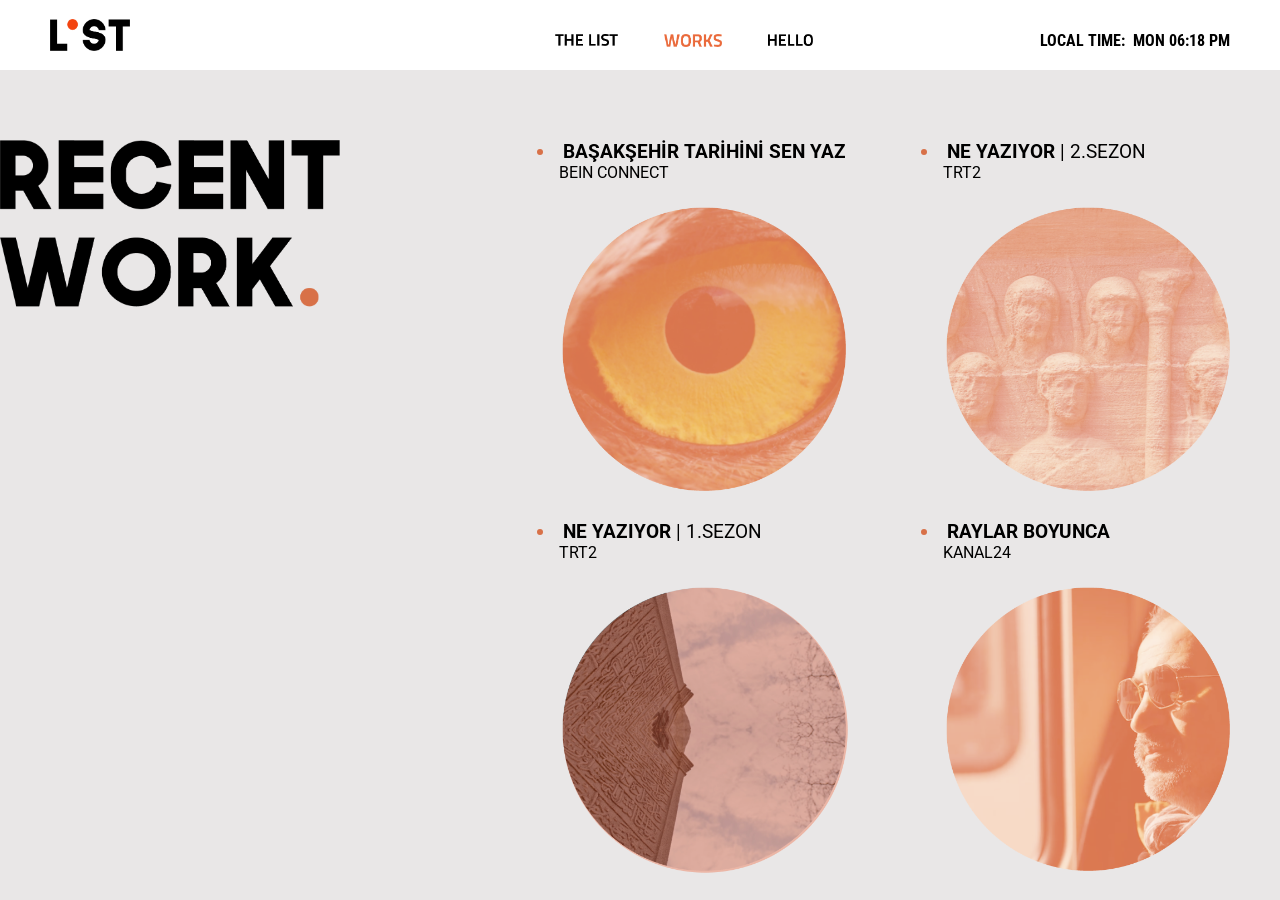
==== works.html @ cb42a915 "Initial static production build" ====
<html lang="en">

<head>
    <meta charset="utf-8">
    <title>The List</title>
    <meta name="viewport" content="width=device-width, initial-scale=1">
    <link rel="icon" type="image/x-icon" href="favicon.ico">

    <link rel="preconnect" href="https://fonts.googleapis.com">
    <link rel="preconnect" href="https://fonts.gstatic.com" crossorigin>
    <link
        href="https://fonts.googleapis.com/css2?family=Roboto:wght@300;400;500;700&family=Roboto+Condensed:wght@300;400;700&display=swap"
        rel="stylesheet">
    <link rel="stylesheet" href="https://use.fontawesome.com/releases/v5.5.0/css/all.css">


    <link rel="stylesheet" href="main.css">


</head>

<body class="works">
    <nav>
        <a class="navbar-brand col-sm-3 col-md-2 mr-0" href="index.html">
            <div id="logo">
                <img id="mobilelogo" src="assets/Artboard1@4x.png" alt="The List logo">
            </div>
        </a>
        <div id="links">
            <a id="link_thelist" class="thelist" href="index.html"><span> THE LIST </span></a>
            <a id="link_works" class="works" href="works.html">
                <span>WORKS</span>
            </a>

            <a id="link_hello" class="hello" href="hello.html"><span>HELLO</span></a>
        </div>
        <div id="timeClock"><span id="titleTime">LOCAL TIME:&nbsp;</span>Mon
            06:18 PM</div>
    </nav>



    <section id="video" class="closed" aria-hidden="true">
        <button type="button" class="close-video" aria-label="Close video">Close</button>
        <iframe width="98%" height="90%" frameborder="0"
            allow="accelerometer; autoplay; clipboard-write; encrypted-media; gyroscope; picture-in-picture; web-share"
            allowfullscreen title="Video player" src=""></iframe>
    </section>





    <section id="work">
        <div class="motto"><img src="assets/recentworks.png" width="100%"
                height="auto" alt="Recent Works"></div>
        <div id="films">
            <div class="magazine">
                <div class="film" data-video="https://www.youtube.com/embed/WXv31OmnKqQ">
                    <li><span class="t1"><strong>BAŞAKŞEHİR TARİHİNİ SEN YAZ</strong></span></li>
                    <li><span class="t2">BEIN CONNECT</span></li><img
                        src="assets/1.png" class="filmCover" alt="Başakşehir Tarihini Sen Yaz">
                </div>
                <div class="film" data-video="https://www.youtube.com/embed/e2QKlmMT8II">
                    <li><span class="t1"><strong>NE YAZIYOR</strong> | 1.SEZON</span></li>
                    <li><span class="t2">TRT2</span></li><img
                        src="assets/2.png" class="filmCover" alt="Ne Yazıyor 1. Sezon">
                </div>
            </div>
            <div class="magazine">
                <div class="film" data-video="https://www.youtube.com/embed/1k0bqM6nu4g">
                    <li><span class="t1"><strong>NE YAZIYOR</strong> | 2.SEZON</span></li>
                    <li><span class="t2">TRT2</span></li><img
                        src="assets/3.png" class="filmCover" alt="Ne Yazıyor 2. Sezon">
                </div>
                <div class="film" data-video="https://www.youtube.com/embed/aAkMkVFwAoo">
                    <li><span class="t1"><strong>RAYLAR BOYUNCA</strong></span></li>
                    <li><span class="t2">KANAL24</span></li><img
                        src="assets/4.png" class="filmCover" alt="Raylar Boyunca">
                </div>
            </div>
        </div>
    </section>

























    <script>
        document.addEventListener('DOMContentLoaded', () => {
            const body = document.body;
            const videoSection = document.getElementById('video');
            const iframe = videoSection.querySelector('iframe');
            const closeButton = videoSection.querySelector('.close-video');
            const films = document.querySelectorAll('.film[data-video]');
            const activeClass = 'opened';

            const toggleVideoState = (isOpen) => {
                videoSection.classList.toggle(activeClass, isOpen);
                videoSection.setAttribute('aria-hidden', String(!isOpen));
                body.classList.toggle('video-open', isOpen);

                if (isOpen) {
                    const scrollBarWidth = window.innerWidth - document.documentElement.clientWidth;
                    body.style.paddingRight = scrollBarWidth > 0 ? `${scrollBarWidth}px` : '';
                } else {
                    body.style.paddingRight = '';
                }
            };

            const openVideo = (baseUrl = '') => {
                if (!baseUrl) {
                    return;
                }
                const autoplayUrl = baseUrl.includes('autoplay=1')
                    ? baseUrl
                    : `${baseUrl}${baseUrl.includes('?') ? '&' : '?'}autoplay=1`;
                iframe.src = autoplayUrl;
                toggleVideoState(true);
            };

            const closeVideo = () => {
                if (!videoSection.classList.contains(activeClass)) {
                    return;
                }
                iframe.src = '';
                toggleVideoState(false);
            };

            films.forEach((film) => {
                film.addEventListener('click', () => openVideo(film.dataset.video));
            });

            closeButton.addEventListener('click', closeVideo);

            document.addEventListener('keydown', (event) => {
                if (event.key === 'Escape') {
                    closeVideo();
                }
            });
        });
    </script>

    <script defer=""
        src="https://static.cloudflareinsights.com/beacon.min.js/vcd15cbe7772f49c399c6a5babf22c1241717689176015"
        integrity="sha512-ZpsOmlRQV6y907TI0dKBHq9Md29nnaEIPlkf84rnaERnq6zvWvPUqr2ft8M1aS28oN72PdrCzSjY4U6VaAw1EQ=="
        data-cf-beacon="{&quot;version&quot;:&quot;2024.11.0&quot;,&quot;token&quot;:&quot;b092412883d0469a898071e050e226eb&quot;,&quot;r&quot;:1,&quot;server_timing&quot;:{&quot;name&quot;:{&quot;cfCacheStatus&quot;:true,&quot;cfEdge&quot;:true,&quot;cfExtPri&quot;:true,&quot;cfL4&quot;:true,&quot;cfOrigin&quot;:true,&quot;cfSpeedBrain&quot;:true},&quot;location_startswith&quot;:null}}"
        crossorigin="anonymous"></script>
</body>

</html>
---- main.css ----
*,
        :after,
        :before {
            box-sizing: border-box
        }

        @media (prefers-reduced-motion:no-preference) {
            :root {
                scroll-behavior: smooth
            }
        }

        body {
            margin: 0;
            font-family: var(--bs-body-font-family);
            font-size: var(--bs-body-font-size);
            font-weight: var(--bs-body-font-weight);
            line-height: var(--bs-body-line-height);
            color: var(--bs-body-color);
            text-align: var(--bs-body-text-align);
            background-color: var(--bs-body-bg);
            -webkit-text-size-adjust: 100%;
            -webkit-tap-highlight-color: transparent
        }

        html,
        body {
            font-family: Roboto Condensed, sans-serif
        }

        html,
        body {
            height: 100%
        }

        body {
            margin: 0;
            font-family: Roboto, Helvetica Neue, sans-serif
        }
        #links {
            display: flex;
            margin-left: 182px;
        }
      
      
:root {
    --nav-height: 70px;
    --font-body: 'Roboto', 'Helvetica Neue', sans-serif;
    --font-heading: 'Roboto Condensed', sans-serif;
    --color-text: #000;
    --color-hello: #f4cec3;
    --color-works: #e9e7e7;
}

*,
*::before,
*::after {
    box-sizing: border-box;
}

html,
body {
    height: 100%;
}

body {
    margin: 0;
    font-family: var(--font-body);
    color: var(--color-text);
    background-color: var(--color-hello);
    -webkit-font-smoothing: antialiased;
    text-rendering: optimizeLegibility;
}

body.thelist,
body.hello {
    background-color: var(--color-hello);
}

body.works {
    background-color: var(--color-works);
}

a {
    color: inherit;
    text-decoration: none;
}

img,
svg {
    display: block;
    max-width: 100%;
    height: auto;
}

header,
footer {
    padding: 15px var(--page-padding);
    font-family: var(--font-heading);
}

nav {
    display: flex;
    flex-direction: row;
    align-items: center;
    justify-content: space-between;
    height: var(--nav-height);
    padding: 10px var(--page-padding);
    font-family: var(--font-heading);
    background-color: #fff;
}

.navbar-brand {
    padding-top: 0.3125rem;
    padding-bottom: 0.3125rem;
    margin-right: 1rem;
    font-size: 1.25rem;
    text-decoration: none;
    white-space: nowrap;
    color: inherit;
}

#logo {
    display: flex;
    align-items: center;
    max-width: 130px;
    padding-left: 50px;
}

#mobilelogo,
#svgLogo {
    display: block;
    width: 100%;
    height: auto;
}

#links {
    display: flex;
    align-items: flex-start;
}

#links a#link_hello {min-width: 45px;}
#links a#link_works {min-width: 58px;}
#links a#link_thelist {min-width: 63px;}

#links a {
        margin: 16px 13px 0;
        background-size: contain;
        background-repeat: no-repeat;
    }





#links a span {
    opacity: 0;
}

#timeClock {
    display: flex;
    align-items: center;
    margin-top: 10px;
    padding-right: 50px;
    font-weight: 700;
    text-transform: uppercase;
    color: #000;
}

#titleTime {
    display: block;
    margin-right: 4px;
}

section {
    padding: 0 var(--page-padding);
}

section#hello {
    height: calc(100vh - var(--nav-height));
    display: flex;
    flex-direction: row;
    justify-content: space-between;
    align-items: stretch;
    max-height: 100vh;
    background-color: #f5cec3;
}

body.thelist .thelist {
    background-image: url(Artboard1@4x.ebb96e45f5de6e97.png);
}

body.thelist .works,
body.hello .works {
    background-image: url(Artboard5copy@4x.5950a19986dbe992.png);
}

body.thelist .hello,
body.works .hello {
    background-image: url(Artboard6copy@4x.904b65a9863c903a.png);
}

body.works .thelist,
body.hello .thelist {
    background-image: url(Artboard1copy@4x.356901f5017507a2.png);
}

body.works .works {
    background-image: url(Artboard5@4x.b745c66d9f0e84d8.png);
}

body.hello .hello {
    background-image: url(Artboard6@4x.9dbb565c87824e52.png);
}

::-webkit-scrollbar {
    display: none;
}

@media (max-width: 900px) {
    :root {
        --page-padding: 25px;
    }

    nav {
        display: flex;
        flex-direction: row;
        align-items: center;
        justify-content: space-between;
        height: 70px;
        background-color: #fff;
        padding: 10px var(--page-padding);
    }

    .navbar-brand {
        padding-top: 0.3125rem;
        padding-bottom: 0.3125rem;
        margin-right: 1rem;
        font-size: 1.25rem;
        text-decoration: none;
        white-space: nowrap;
    }

    #logo {
        max-width: 130px;
        padding-left: 50px;
    }

    #svgLogo {
        display: none;
    }

    #links {
        display: flex;
    
    }

    #links a {
        margin: 16px 13px 0;
        background-size: contain;
        background-repeat: no-repeat;
    }

    #timeClock {
        color: #000;
        text-transform: uppercase;
        font-weight: 700;
        font-size: 15px;
        padding-right: 25px;
        margin-top: 10px;
    }

    #titleTime {
        display: none;
    }

    section#hello {
        flex-direction: column;
    }

    body.thelist .thelist {
        background-image: url(Artboard1@3x.7a7f8e2f2bcbe46c.png);
    }

    body.thelist .works,
    body.hello .works {
        background-image: url(Artboard5copy@3x.ae712f531d0785bf.png);
    }

    body.thelist .hello,
    body.works .hello {
        background-image: url(Artboard6copy@3x.c036eb038df27bdd.png);
    }

    body.works .thelist,
    body.hello .thelist {
        background-image: url(Artboard1copy@3x.a72d82c7f871d4cd.png);
    }

    body.works .works {
        background-image: url(Artboard5@3x.f2ae69cfc6b82e54.png);
    }

    body.hello .hello {
        background-image: url(Artboard6@3x.099a3faf7f7173e1.png);
    }
}








section#thelist {
    background-color: #f4cec3;
    height: calc(100vh - 70px);
    padding-right: 70px;
    display: flex;
    flex-flow:row
}

#Layer_1, #Layer_2 {
    display:block
}

#mobileA, #mobileB {
    display:none
}

@media only screen and (max-width: 900px) {
    section#thelist{
        background-color: #f4cec3;
        height: unset;
        padding-right: 70px;
        display: flex;
        flex-flow:column
    }

    #Layer_1, #Layer_2 {
        display:none
    }

    #mobileA {
        display:block
    }

    #mobileA .st0 {
        fill:#e96a3a
    }

    #mobileB .st0 {
        fill: none;
        stroke: #000;
        stroke-width: .5;
        stroke-miterlimit:10
    }
}

.listFrame {
    width: 17%;
    height: calc(100vh - 70px);
    display:none
}

.listthe {
    list-style: none;
    height: calc(100vh - 70px);
    max-width: 45%;
    display: flex;
    flex-direction: column;
    align-content: center;
    justify-content:center
}

.listthe li {
    border-bottom: 1px solid black
}


















section#video {
    position: fixed;
    inset: 0;
    width: 100vw;
    height: 100vh;
    background-color: rgba(0, 0, 0, .92);
    display: flex;
    flex-direction: column;
    justify-content: center;
    align-items: center;
    opacity: 0;
    visibility: hidden;
    pointer-events: none;
    transform: scale(.98);
    transition: opacity .35s ease, transform .35s ease, visibility 0s linear .35s;
    z-index: 999;
}

section#video.opened {
    opacity: 1;
    visibility: visible;
    pointer-events: auto;
    transform: scale(1);
    transition-delay: 0s;
}

section#video iframe {
    width: 98%;
    max-width: 1200px;
    height: 90%;
    border: none;
}

section#video .close-video {
    align-self: flex-end;
    border-radius: 50%;
    margin: 15px;
    padding: .5em;
    width: 32px;
    height: 32px;
    border: 2px solid #fff;
    color: #fff;
    background: transparent;
    position: relative;
    cursor: pointer;
    transition: background-color .2s ease, color .2s ease, border-color .2s ease;
}

section#video .close-video::before,
section#video .close-video::after {
    content: "";
    position: absolute;
    top: 6px;
    bottom: 6px;
    left: 15px;
    width: 2px;
    background-color: currentColor;
    transform: rotate(45deg);
}

section#video .close-video::after {
    transform: rotate(-45deg);
}

section#video .close-video:hover {
    background-color: rgba(255, 255, 255, .15);
    color: #fff;
    border-color: #fff;
}

body > *:not(#video) {
    transition: filter .35s ease;
}

body.video-open > *:not(#video) {
    filter: blur(6px);
}

body.video-open {
    overflow: hidden;
}

section#work {
    height: calc(100vh - 70px);
    padding-top: 70px;
    display: flex;
    flex-direction: row;
    justify-content: space-between;
    align-items: stretch;
    max-height:100vh
}

.motto {
    padding-right: 5vw;
    flex-grow:1
}

section#work #films {
    display: flex;
    flex-direction: row;
    flex-wrap: wrap;
    flex-grow: 4;
    align-items: stretch;
    align-content: stretch;
    justify-content: stretch;
    flex-basis:0
}

section#work #films .film {
    background: no-repeat;
    background-size: contain;
    display: flex;
    flex-direction: column;
    align-items: flex-start;
    justify-items: center;
    flex-grow: 1;
    cursor:pointer
}

section#work #films .film li:nth-child(1) {
    color:#d87148
}

section#work #films .film li:nth-child(1) span {
    color:#000
}

section#work #films .film li:nth-child(2) {
    visibility:hidden
}

section#work #films .film li:nth-child(2) span {
    visibility:visible
}

.filmCover {
    width: 100%;
    height: auto;
    max-width:100%
}

@media screen and (min-width: 300px) {
    section#work #films {
        flex-flow: column;
        flex-direction:column
    }

    section#work, #films, .magazine {
        flex-direction:column
    }

    .motto img {
        max-width:100%
    }

    .film {
        margin: 5px 0;
        padding:0 25px
    }

    .film:nth-child(1) {
        margin:105px 0
    }

    .magazine {
        display:flex
    }
}

@media screen and (min-width: 600px) {
    section#work #films {
        flex-flow:column
    }

    section#work, #films, .magazine {
        flex-flow: column;
        flex-direction:column
    }

    .motto img {
        max-width:100%
    }

    .film {
        margin: 5px 0;
        padding:0 25px
    }

    .film:nth-child(1) {
        margin:105px 0
    }

    .magazine {
        display:flex
    }
}

@media screen and (min-width: 900px) {
    section#work #films {
        flex-flow:column
    }

    section#work, #films, .magazine {
        flex-flow: column;
        flex-direction:column
    }

    .motto img {
        max-width:100%
    }

    .film {
        margin: 5px 0;
        padding:0 25px
    }

    .film:nth-child(1) {
        margin:105px 0
    }

    .magazine {
        display:flex
    }
}

@media screen and (min-width: 1200px) {
    section#work {
        flex-direction:row
    }

    section#work #films {
        flex-direction:row
    }

    .motto {
        max-width:40vw
    }

    .filmCover {
        max-width:341px
    }

    .film li:nth-child(1) {
        font-size:19px
    }

    .film, .film:nth-child(1) {
        margin:0
    }
}

@media screen and (min-width: 1366px) {
    .filmCover {
        max-width:341px
    }

    section#work {
        flex-direction:row
    }

    section#work #films {
        flex-direction: row;
        justify-content:end
    }

    .motto {
        max-width:40vw
    }

    .film li:nth-child(1) {
        font-size:19px
    }

    .film, .film:nth-child(1) {
        margin:0
    }
}

@media screen and (min-width: 1536px) {
    section#work {
        flex-direction:row
    }

    section#work #films {
        flex-direction: row;
        justify-content:end
    }

    .motto {
        max-width:40vw
    }

    .filmCover {
        max-width:400px
    }

    .film li:nth-child(1) {
        font-size:19px
    }

    .film, .film:nth-child(1) {
        margin:0
    }
}

@media screen and (min-width: 1920px) {
    section#work {
        flex-direction:row
    }

    section#work #films {
        flex-direction: row;
        justify-content:end
    }

    .motto {
        max-width:40vw
    }

    .filmCover {
        max-width:400px
    }

    .film li:nth-child(1) {
        font-size:19px
    }

    .film, .film:nth-child(1) {
        margin: 0
    }
}






section#hello {
    height: calc(100vh - 70px);
    display: flex;
    flex-direction: row;
    justify-content: space-between;
    align-items: stretch;
    max-height: 100vh;
    background-color:#f5cec3
}

@media only screen and (max-width: 900px) {
    section#hello {
        height: calc(100vh - 70px);
        display: flex;
        flex-direction: column;
        justify-content: space-between;
        align-items: stretch;
        max-height: 100vh;
        background-color: #f5cec3
    }
}
  @media only screen and (max-width: 900px) {
            #logo {
                max-width: 130px;
                padding-left: 50px
            }

            #svgLogo {
                display: none
            }

            #mobilelogo {
                display: block;
                width: 100%;
                height: auto
            }
        }
 
        #links {
            display: flex;
        }

        #links a {
            margin: 16px 23px 0;
            background-size: contain;
            background-repeat: no-repeat
        }

        #links a span {
            opacity: 0
        }

        @media only screen and (max-width: 900px) {
            #links {
                display: flex
            }

            #links a {
                margin: 16px 13px 0;
                background-size: contain;
                background-repeat: no-repeat
            }

            #links a span {
                opacity: 0
            }

            .thelist {
                background-image: url(Artboard1copy@3x.a72d82c7f871d4cd.png)
            }

            .works {
                background-image: url(Artboard5copy@3x.ae712f531d0785bf.png)
            }

            .hello {
                background-image: url(Artboard6copy@3x.c036eb038df27bdd.png)
            }

            .thelist {
                background-image: url(Artboard1@3x.7a7f8e2f2bcbe46c.png)
            }

            .works {
                background-image: url(Artboard5@3x.f2ae69cfc6b82e54.png)
            }

            .hello {
                background-image: url(Artboard6@3x.099a3faf7f7173e1.png)
            }
        }
        #timeClock {
            color: #000;
            text-transform: uppercase;
            font-weight: 700;
            padding-right: 50px;
            display: flex;
            margin-top: 10px
        }

        #titleTime {
            display: block
        }

        @media only screen and (max-width: 900px) {
            #timeClock {
                color: #000;
                text-transform: uppercase;
                font-weight: 700;
                padding-right: 25px;
                font-size: 15px;
                margin-top: 10px
            }

            #titleTime {
                display: none
            }
        }
        section#hello {
            height: calc(100vh - 70px);
            display: flex;
            flex-direction: row;
            justify-content: space-between;
            align-items: stretch;
            max-height: 100vh;
            background-color: #f5cec3
        }

        @media only screen and (max-width: 900px) {
            section#hello {
                height: calc(100vh - 70px);
                display: flex;
                flex-direction: column;
                justify-content: space-between;
                align-items: stretch;
                max-height: 100vh;
                background-color: #f5cec3
            }
        }
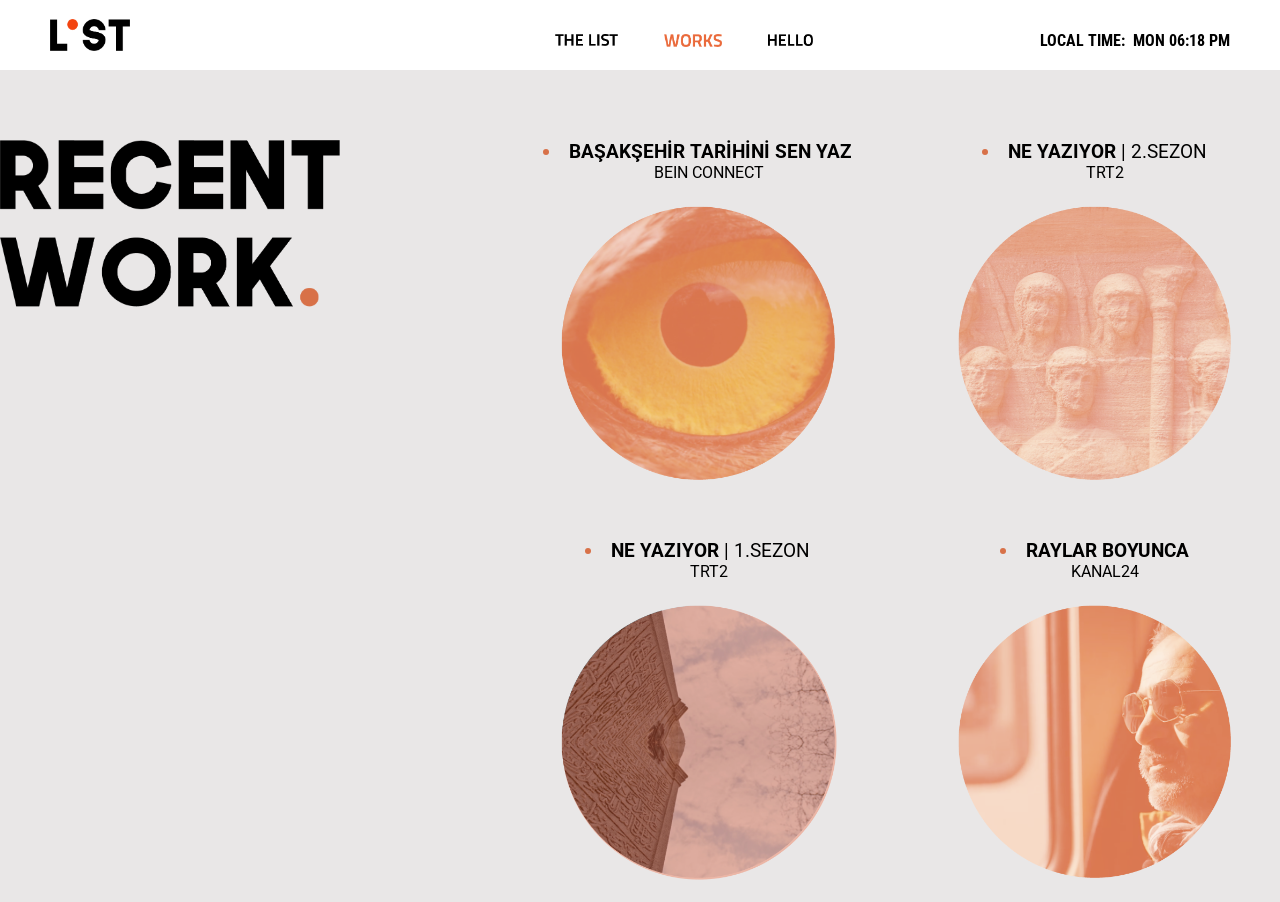
==== commit b4871d70: "MD-driven works system implemented" ====
--- a/works.html
+++ b/works.html
@@ -42,7 +42,7 @@
 
     <section id="video" class="closed" aria-hidden="true">
         <button type="button" class="close-video" aria-label="Close video">Close</button>
-        <iframe width="98%" height="90%" frameborder="0"
+        <iframe id="player" width="100%" height="90%" frameborder="0"
             allow="accelerometer; autoplay; clipboard-write; encrypted-media; gyroscope; picture-in-picture; web-share"
             allowfullscreen title="Video player" src=""></iframe>
     </section>
@@ -52,34 +52,9 @@
 
 
     <section id="work">
-        <div class="motto"><img src="assets/recentworks.png" width="100%"
-                height="auto" alt="Recent Works"></div>
-        <div id="films">
-            <div class="magazine">
-                <div class="film" data-video="https://www.youtube.com/embed/WXv31OmnKqQ">
-                    <li><span class="t1"><strong>BAŞAKŞEHİR TARİHİNİ SEN YAZ</strong></span></li>
-                    <li><span class="t2">BEIN CONNECT</span></li><img
-                        src="assets/1.png" class="filmCover" alt="Başakşehir Tarihini Sen Yaz">
-                </div>
-                <div class="film" data-video="https://www.youtube.com/embed/e2QKlmMT8II">
-                    <li><span class="t1"><strong>NE YAZIYOR</strong> | 1.SEZON</span></li>
-                    <li><span class="t2">TRT2</span></li><img
-                        src="assets/2.png" class="filmCover" alt="Ne Yazıyor 1. Sezon">
-                </div>
-            </div>
-            <div class="magazine">
-                <div class="film" data-video="https://www.youtube.com/embed/1k0bqM6nu4g">
-                    <li><span class="t1"><strong>NE YAZIYOR</strong> | 2.SEZON</span></li>
-                    <li><span class="t2">TRT2</span></li><img
-                        src="assets/3.png" class="filmCover" alt="Ne Yazıyor 2. Sezon">
-                </div>
-                <div class="film" data-video="https://www.youtube.com/embed/aAkMkVFwAoo">
-                    <li><span class="t1"><strong>RAYLAR BOYUNCA</strong></span></li>
-                    <li><span class="t2">KANAL24</span></li><img
-                        src="assets/4.png" class="filmCover" alt="Raylar Boyunca">
-                </div>
-            </div>
-        </div>
+        <div class="motto"><img src="assets/recentworks.png" width="100%" height="auto" alt="Recent Works"></div>
+        <div id="films" aria-live="polite"></div>
+        <div id="films-pagination" class="films-pagination" role="navigation" aria-label="Works navigation"></div>
     </section>
 
 
@@ -110,9 +85,8 @@
         document.addEventListener('DOMContentLoaded', () => {
             const body = document.body;
             const videoSection = document.getElementById('video');
-            const iframe = videoSection.querySelector('iframe');
+            const iframe = document.getElementById('player') || videoSection.querySelector('iframe');
             const closeButton = videoSection.querySelector('.close-video');
-            const films = document.querySelectorAll('.film[data-video]');
             const activeClass = 'opened';
 
             const toggleVideoState = (isOpen) => {
@@ -147,10 +121,7 @@
                 toggleVideoState(false);
             };
 
-            films.forEach((film) => {
-                film.addEventListener('click', () => openVideo(film.dataset.video));
-            });
-
+            window.openVideo = openVideo;
             closeButton.addEventListener('click', closeVideo);
 
             document.addEventListener('keydown', (event) => {
@@ -160,6 +131,7 @@
             });
         });
     </script>
+    <script src="works-loader.js"></script>
 
     <script defer=""
         src="https://static.cloudflareinsights.com/beacon.min.js/vcd15cbe7772f49c399c6a5babf22c1241717689176015"
--- a/main.css
+++ b/main.css
@@ -423,10 +423,12 @@
 }
 
 section#video iframe {
-    width: 98%;
-    max-width: 1200px;
+    width: 96vw;
+    max-width: 1600px;
     height: 90%;
+    max-height: 90vh;
     border: none;
+    box-sizing: border-box;
 }
 
 section#video .close-video {
@@ -494,14 +496,21 @@
 }
 
 section#work #films {
-    display: flex;
-    flex-direction: row;
-    flex-wrap: wrap;
+    display: grid;
+    --film-columns: 1;
+    grid-template-columns: repeat(var(--film-columns, 1), minmax(0, 1fr));
+    gap: 35px 25px;
     flex-grow: 4;
-    align-items: stretch;
-    align-content: stretch;
-    justify-content: stretch;
-    flex-basis:0
+    align-content: flex-start;
+    width: 100%;
+    max-width: 1400px;
+    margin-left: auto;
+    justify-content: end;
+    flex-basis: 0;
+}
+
+section#work #films .magazine {
+    display: contents;
 }
 
 section#work #films .film {
@@ -509,7 +518,7 @@
     background-size: contain;
     display: flex;
     flex-direction: column;
-    align-items: flex-start;
+    align-items: center;
     justify-items: center;
     flex-grow: 1;
     cursor:pointer
@@ -537,6 +546,45 @@
     max-width:100%
 }
 
+.films-pagination {
+    height: 40px;
+    display: flex;
+    justify-content: center;
+    align-items: center;
+    gap: 16px;
+    font-family: 'Roboto Condensed', 'Roboto', sans-serif;
+    font-size: 18px;
+    margin-top: 25px;
+    color: #000;
+    width: 100%;
+    align-self: stretch;
+}
+
+.films-pagination.hidden {
+    display: none;
+}
+
+.films-pagination button {
+    background: transparent;
+    border: none;
+    font: inherit;
+    color: inherit;
+    cursor: pointer;
+    padding: 0 8px;
+    transition: color .2s ease;
+}
+
+.films-pagination button.active {
+    color: #d87148;
+    font-weight: 700;
+}
+
+.films-empty {
+    font-family: 'Roboto Condensed', 'Roboto', sans-serif;
+    font-size: 20px;
+    color: #000;
+}
+
 @media screen and (min-width: 300px) {
     section#work #films {
         flex-flow: column;
@@ -627,7 +675,7 @@
     }
 
     section#work #films {
-        flex-direction:row
+        --film-columns: 2;
     }
 
     .motto {
@@ -725,6 +773,12 @@
 
     .film, .film:nth-child(1) {
         margin: 0
+    }
+}
+
+@media screen and (min-width: 2200px) {
+    section#work #films {
+        --film-columns: 3;
     }
 }
 
